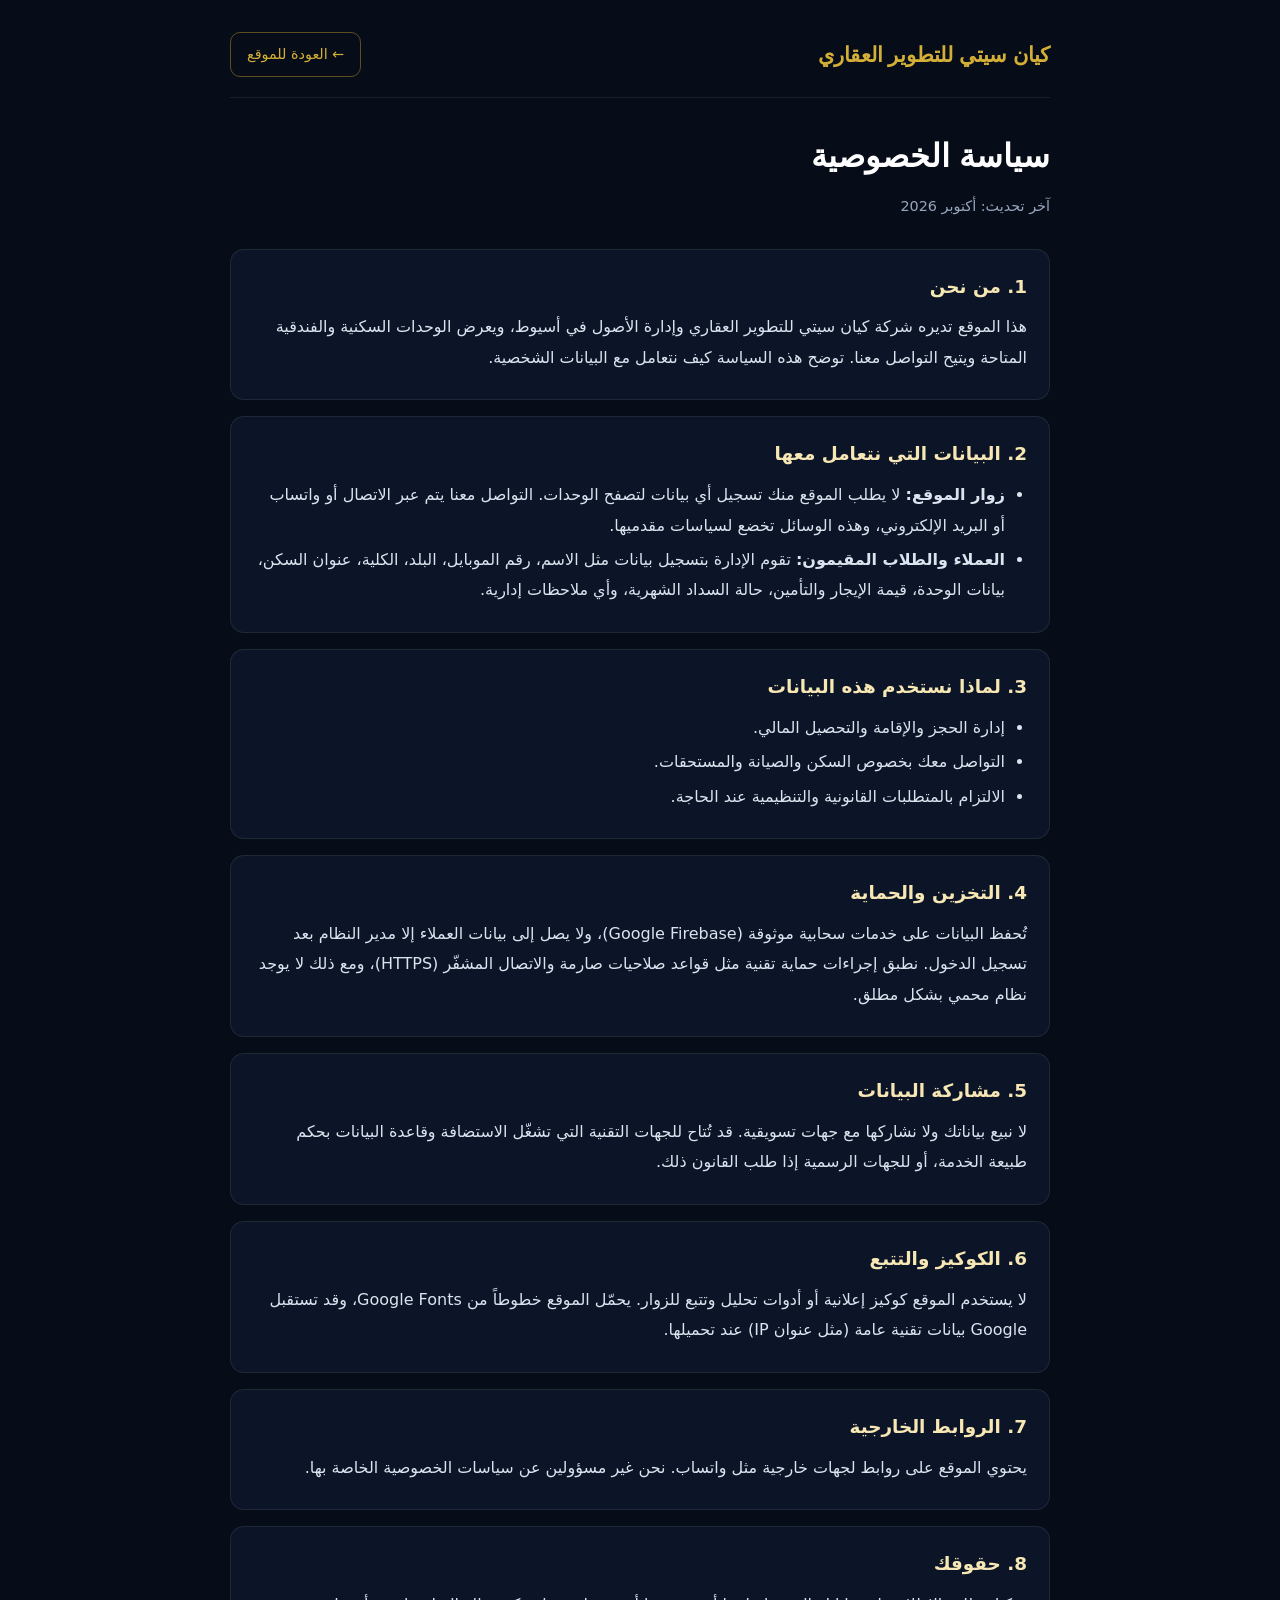
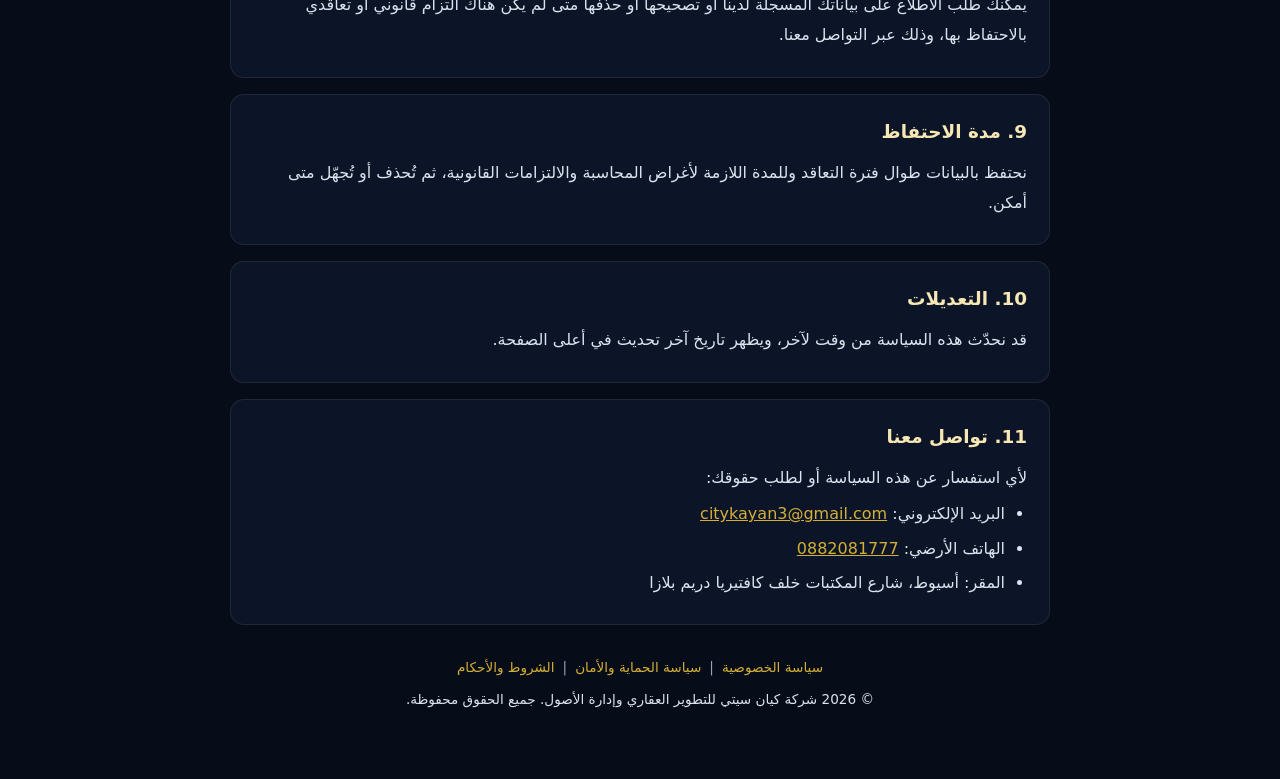
==== privacy.html @ dcfe1256 "Add files via upload" ====
<!DOCTYPE html>
<html lang="ar" dir="rtl">
<head>
<meta charset="utf-8">
<meta http-equiv="Content-Security-Policy" content="default-src 'none'; style-src 'unsafe-inline' https://fonts.googleapis.com; font-src https://fonts.gstatic.com; img-src 'self' data:; base-uri 'none'; form-action 'none'">
<meta name="viewport" content="width=device-width, initial-scale=1">
<meta name="referrer" content="strict-origin-when-cross-origin">
<title>سياسة الخصوصية | كيان سيتي</title>
<link rel="icon" type="image/png" href="/favicon.png">
<link rel="preconnect" href="https://fonts.googleapis.com">
<link rel="preconnect" href="https://fonts.gstatic.com" crossorigin>
<link href="https://fonts.googleapis.com/css2?family=Cairo:wght@400;600;700;800&family=Reem+Kufi:wght@600;700&display=swap" rel="stylesheet">
<style>
  :root { --bg:#070d18; --card:rgba(15,25,45,.75); --gold:#d4af37; --gold-light:#f7e7b4; --text:#f0f4f9; --muted:#94a5bd; --line:rgba(255,255,255,.08); }
  * { box-sizing:border-box; }
  html { scroll-behavior:smooth; }
  body { margin:0; background:var(--bg); color:var(--text); font-family:'Cairo',system-ui,-apple-system,sans-serif; line-height:1.9; }
  .wrap { max-width:860px; margin:0 auto; padding:32px 20px 60px; }
  header { display:flex; align-items:center; justify-content:space-between; gap:12px; flex-wrap:wrap; padding-bottom:20px; border-bottom:1px solid var(--line); margin-bottom:28px; }
  .brand { font-family:'Reem Kufi',sans-serif; font-size:1.3rem; color:var(--gold); text-decoration:none; font-weight:700; }
  .back { color:var(--gold); text-decoration:none; border:1px solid rgba(212,175,55,.4); padding:8px 16px; border-radius:10px; font-size:.9rem; }
  .back:hover { background:rgba(212,175,55,.1); }
  h1 { font-family:'Reem Kufi',sans-serif; font-size:2rem; margin:0 0 6px; color:#fff; }
  .updated { color:var(--muted); font-size:.9rem; margin-bottom:28px; }
  section { background:var(--card); border:1px solid var(--line); border-radius:14px; padding:20px 22px; margin-bottom:16px; }
  h2 { font-size:1.15rem; margin:0 0 8px; color:var(--gold-light); }
  p { margin:6px 0; color:#dbe3ee; }
  ul { margin:6px 0; padding-right:22px; color:#dbe3ee; }
  li { margin:4px 0; }
  a { color:var(--gold); }
  footer { text-align:center; color:var(--muted); font-size:.85rem; margin-top:30px; }
  footer a { text-decoration:none; margin:0 8px; }
</style>
</head>
<body>
<div class="wrap">
  <header>
    <a class="brand" href="/">كيان سيتي للتطوير العقاري</a>
    <a class="back" href="/">← العودة للموقع</a>
  </header>
  <h1>سياسة الخصوصية</h1>
  <div class="updated">آخر تحديث: أكتوبر 2026</div>
  <section>
    <h2>1. من نحن</h2>
    <p>هذا الموقع تديره شركة كيان سيتي للتطوير العقاري وإدارة الأصول في أسيوط، ويعرض الوحدات السكنية والفندقية المتاحة ويتيح التواصل معنا. توضح هذه السياسة كيف نتعامل مع البيانات الشخصية.</p>
  </section>
  <section>
    <h2>2. البيانات التي نتعامل معها</h2>
    <ul>
      <li><strong>زوار الموقع:</strong> لا يطلب الموقع منك تسجيل أي بيانات لتصفح الوحدات. التواصل معنا يتم عبر الاتصال أو واتساب أو البريد الإلكتروني، وهذه الوسائل تخضع لسياسات مقدميها.</li>
      <li><strong>العملاء والطلاب المقيمون:</strong> تقوم الإدارة بتسجيل بيانات مثل الاسم، رقم الموبايل، البلد، الكلية، عنوان السكن، بيانات الوحدة، قيمة الإيجار والتأمين، حالة السداد الشهرية، وأي ملاحظات إدارية.</li>
    </ul>
  </section>
  <section>
    <h2>3. لماذا نستخدم هذه البيانات</h2>
    <ul>
      <li>إدارة الحجز والإقامة والتحصيل المالي.</li>
      <li>التواصل معك بخصوص السكن والصيانة والمستحقات.</li>
      <li>الالتزام بالمتطلبات القانونية والتنظيمية عند الحاجة.</li>
    </ul>
  </section>
  <section>
    <h2>4. التخزين والحماية</h2>
    <p>تُحفظ البيانات على خدمات سحابية موثوقة (Google Firebase)، ولا يصل إلى بيانات العملاء إلا مدير النظام بعد تسجيل الدخول. نطبق إجراءات حماية تقنية مثل قواعد صلاحيات صارمة والاتصال المشفّر (HTTPS)، ومع ذلك لا يوجد نظام محمي بشكل مطلق.</p>
  </section>
  <section>
    <h2>5. مشاركة البيانات</h2>
    <p>لا نبيع بياناتك ولا نشاركها مع جهات تسويقية. قد تُتاح للجهات التقنية التي تشغّل الاستضافة وقاعدة البيانات بحكم طبيعة الخدمة، أو للجهات الرسمية إذا طلب القانون ذلك.</p>
  </section>
  <section>
    <h2>6. الكوكيز والتتبع</h2>
    <p>لا يستخدم الموقع كوكيز إعلانية أو أدوات تحليل وتتبع للزوار. يحمّل الموقع خطوطاً من Google Fonts، وقد تستقبل Google بيانات تقنية عامة (مثل عنوان IP) عند تحميلها.</p>
  </section>
  <section>
    <h2>7. الروابط الخارجية</h2>
    <p>يحتوي الموقع على روابط لجهات خارجية مثل واتساب. نحن غير مسؤولين عن سياسات الخصوصية الخاصة بها.</p>
  </section>
  <section>
    <h2>8. حقوقك</h2>
    <p>يمكنك طلب الاطلاع على بياناتك المسجلة لدينا أو تصحيحها أو حذفها متى لم يكن هناك التزام قانوني أو تعاقدي بالاحتفاظ بها، وذلك عبر التواصل معنا.</p>
  </section>
  <section>
    <h2>9. مدة الاحتفاظ</h2>
    <p>نحتفظ بالبيانات طوال فترة التعاقد وللمدة اللازمة لأغراض المحاسبة والالتزامات القانونية، ثم تُحذف أو تُجهّل متى أمكن.</p>
  </section>
  <section>
    <h2>10. التعديلات</h2>
    <p>قد نحدّث هذه السياسة من وقت لآخر، ويظهر تاريخ آخر تحديث في أعلى الصفحة.</p>
  </section>
  <section>
    <h2>11. تواصل معنا</h2>
    <p>لأي استفسار عن هذه السياسة أو لطلب حقوقك:</p>
    <ul>
      <li>البريد الإلكتروني: <a href="mailto:citykayan3@gmail.com">citykayan3@gmail.com</a></li>
      <li>الهاتف الأرضي: <a href="tel:0882081777">0882081777</a></li>
      <li>المقر: أسيوط، شارع المكتبات خلف كافتيريا دريم بلازا</li>
    </ul>
  </section>
  <footer>
    <a href="privacy.html">سياسة الخصوصية</a>|<a href="security.html">سياسة الحماية والأمان</a>|<a href="terms.html">الشروط والأحكام</a>
    <p>© 2026 شركة كيان سيتي للتطوير العقاري وإدارة الأصول. جميع الحقوق محفوظة.</p>
  </footer>
</div>
</body>
</html>
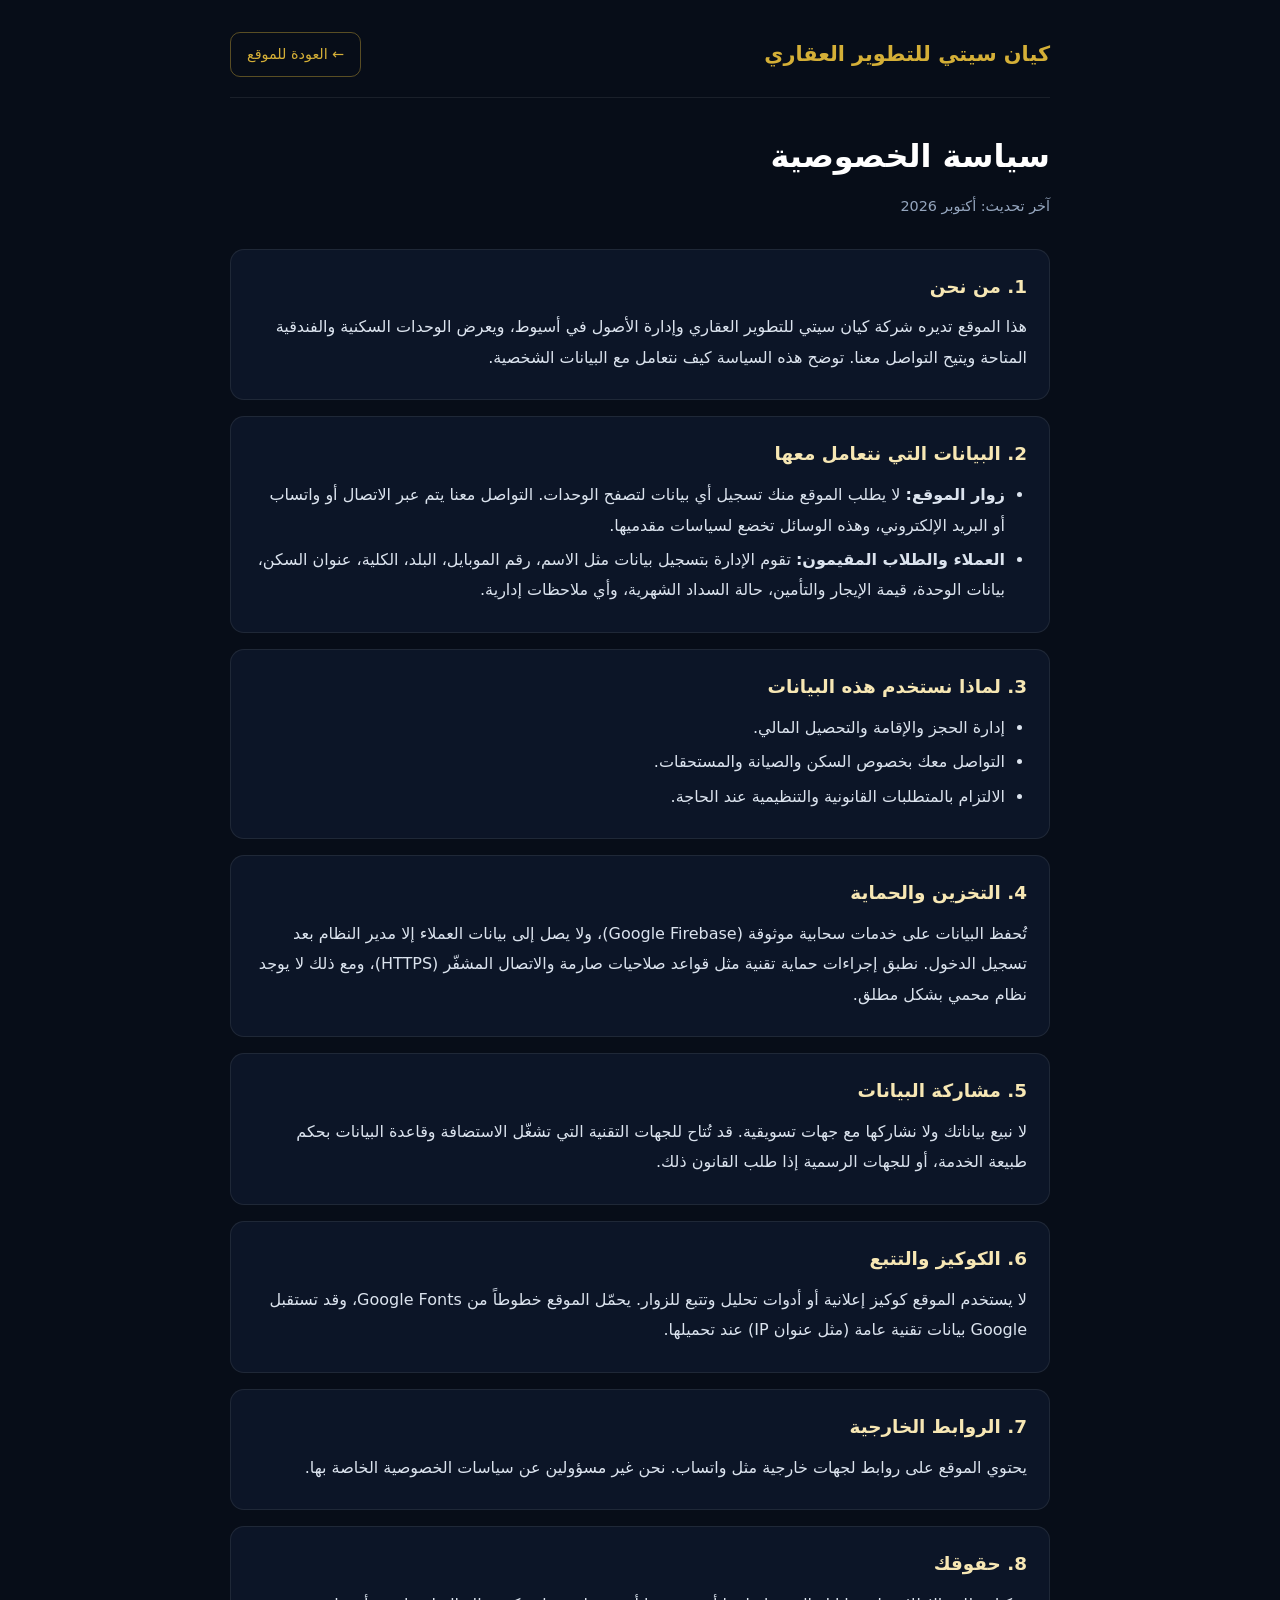
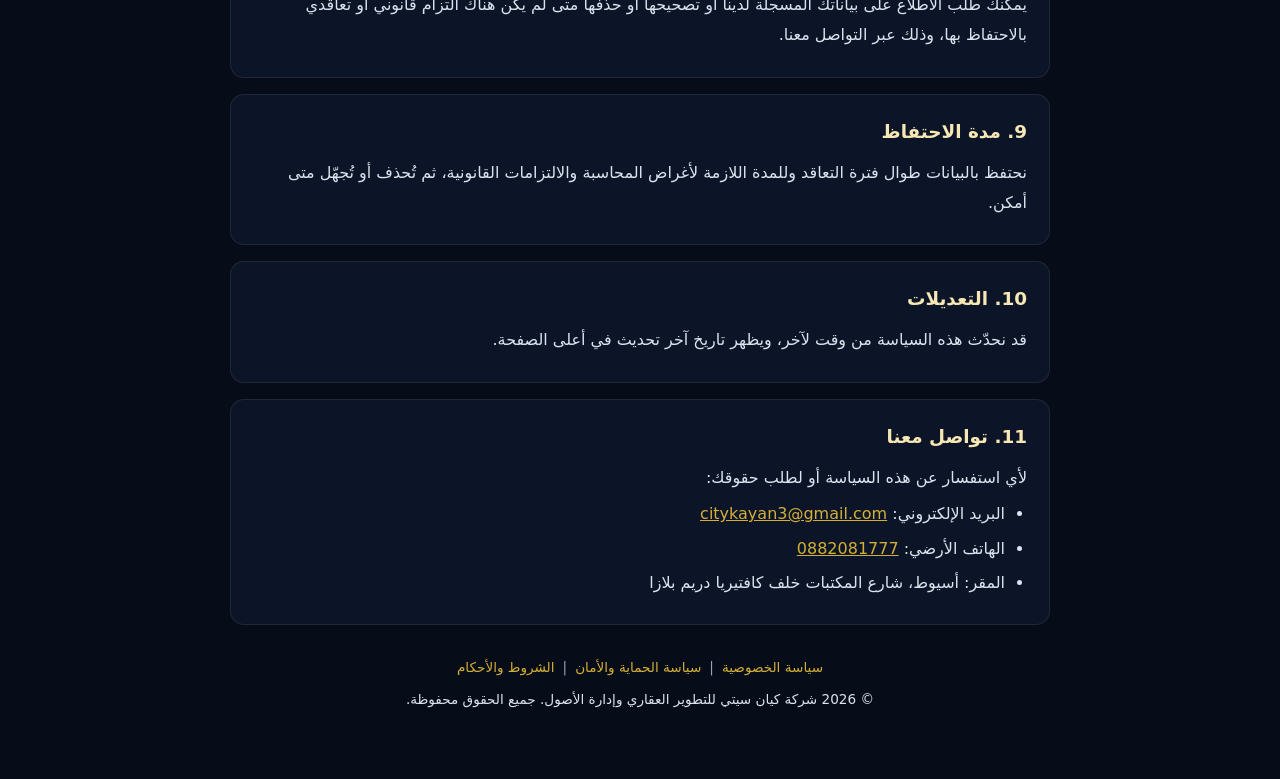
==== commit b2fa0d6a: "Complete upgrade: requests inbox, 4-team dispatch, delete password protection, responsive mobile nav" ====
--- a/privacy.html
+++ b/privacy.html
@@ -9,7 +9,7 @@
 <link rel="icon" type="image/png" href="/favicon.png">
 <link rel="preconnect" href="https://fonts.googleapis.com">
 <link rel="preconnect" href="https://fonts.gstatic.com" crossorigin>
-<link href="https://fonts.googleapis.com/css2?family=Cairo:wght@400;600;700;800&family=Reem+Kufi:wght@600;700&display=swap" rel="stylesheet">
+<link href="https://fonts.googleapis.com/css2?family=Cairo:wght@400;600;700;800&display=swap" rel="stylesheet">
 <style>
   :root { --bg:#070d18; --card:rgba(15,25,45,.75); --gold:#d4af37; --gold-light:#f7e7b4; --text:#f0f4f9; --muted:#94a5bd; --line:rgba(255,255,255,.08); }
   * { box-sizing:border-box; }
@@ -17,10 +17,10 @@
   body { margin:0; background:var(--bg); color:var(--text); font-family:'Cairo',system-ui,-apple-system,sans-serif; line-height:1.9; }
   .wrap { max-width:860px; margin:0 auto; padding:32px 20px 60px; }
   header { display:flex; align-items:center; justify-content:space-between; gap:12px; flex-wrap:wrap; padding-bottom:20px; border-bottom:1px solid var(--line); margin-bottom:28px; }
-  .brand { font-family:'Reem Kufi',sans-serif; font-size:1.3rem; color:var(--gold); text-decoration:none; font-weight:700; }
+  .brand { font-family:'Cairo', system-ui, -apple-system, sans-serif; font-size:1.3rem; color:var(--gold); text-decoration:none; font-weight:700; }
   .back { color:var(--gold); text-decoration:none; border:1px solid rgba(212,175,55,.4); padding:8px 16px; border-radius:10px; font-size:.9rem; }
   .back:hover { background:rgba(212,175,55,.1); }
-  h1 { font-family:'Reem Kufi',sans-serif; font-size:2rem; margin:0 0 6px; color:#fff; }
+  h1 { font-family:'Cairo', system-ui, -apple-system, sans-serif; font-size:2rem; margin:0 0 6px; color:#fff; }
   .updated { color:var(--muted); font-size:.9rem; margin-bottom:28px; }
   section { background:var(--card); border:1px solid var(--line); border-radius:14px; padding:20px 22px; margin-bottom:16px; }
   h2 { font-size:1.15rem; margin:0 0 8px; color:var(--gold-light); }
